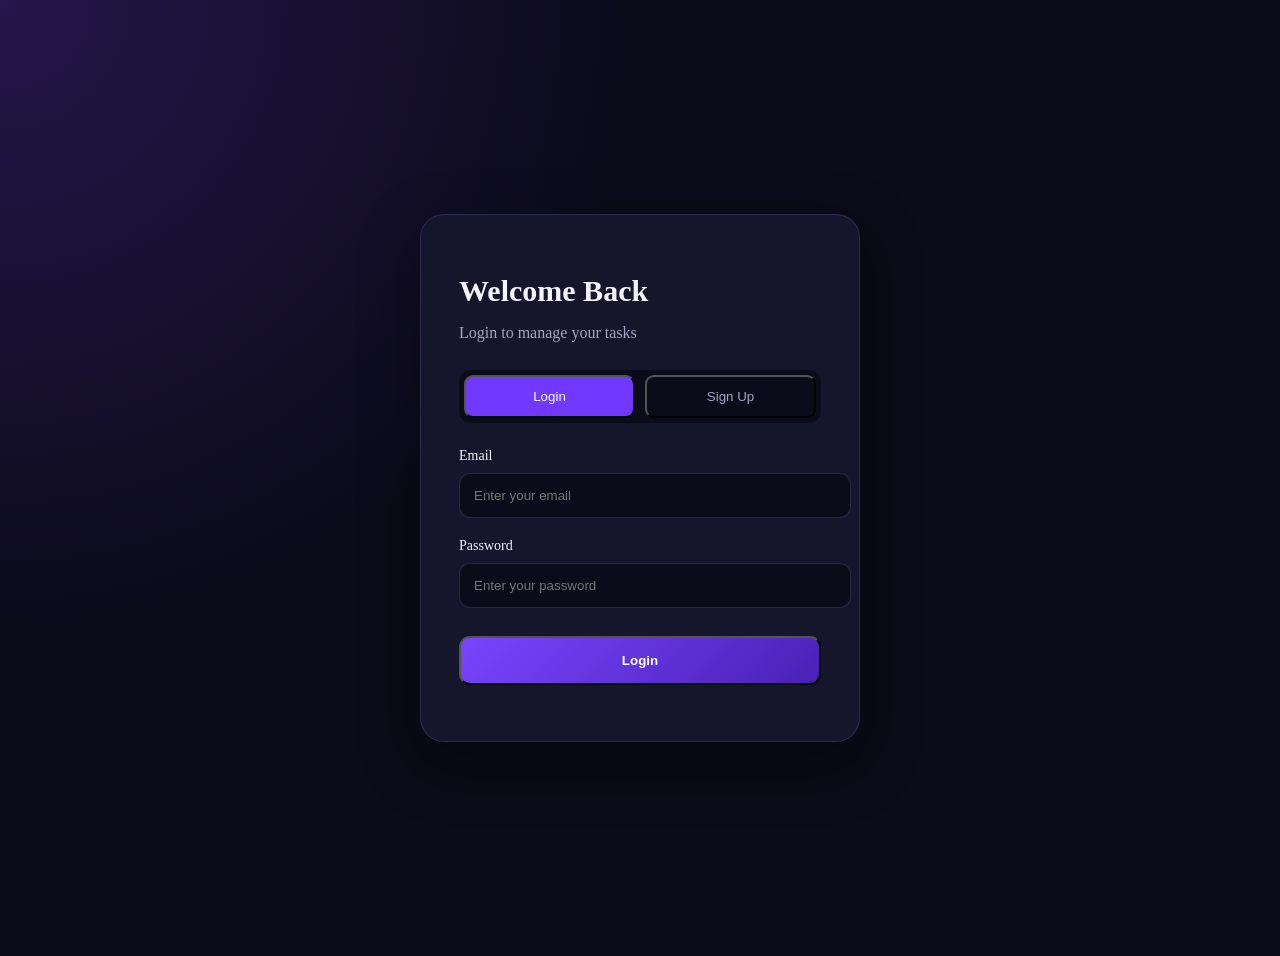
==== auth.html @ d529ac9d "Initial Task Manager project" ====
<!DOCTYPE html>
<html lang="en">
<head>
    <meta charset="UTF-8">
    <meta name="viewport" content="width=device-width, initial-scale=1.0">
    <title>Task Manager | Authentication</title>

    <link rel="stylesheet" href="./css/reset.css">
    <link rel="stylesheet" href="./css/variables.css">
    <link rel="stylesheet" href="./css/auth.css">
</head>

<body>

    <div class="auth-container">

        <div class="auth-card">

            <h1>Welcome Back</h1>
            <p id="authDescription">Login to manage your tasks</p>

            <div class="auth-tabs">
                <button type="button" id="loginTab" class="active">
                    Login
                </button>

                <button type="button" id="signupTab">
                    Sign Up
                </button>
            </div>

            <form id="authForm">

                <div class="auth-field">
                    <label for="authEmail">Email</label>
                    <input
                        type="email"
                        id="authEmail"
                        placeholder="Enter your email"
                        required
                    >
                </div>

                <div class="auth-field">
                    <label for="authPassword">Password</label>
                    <input
                        type="password"
                        id="authPassword"
                        placeholder="Enter your password"
                        minlength="8"
                        required
                    >
                </div>

                <div class="auth-field" id="confirmPasswordField" hidden>
                    <label for="confirmPassword">Confirm Password</label>
                    <input
                        type="password"
                        id="confirmPassword"
                        placeholder="Confirm your password"
                    >
                </div>

                <button type="submit" id="authSubmit">
                    Login
                </button>

                <p id="authMessage"></p>

            </form>

        </div>

    </div>

    <script type="module" src="./js/auth.js"></script>

</body>
</html>
---- css/auth.css ----
body {
    min-height: 100vh;
    background:
        radial-gradient(circle at top left, #25164b, transparent 40%),
        #0b0b19;
    color: #f5f4ff;
    display: flex;
    justify-content: center;
    align-items: center;
    padding: 20px;
}

.auth-container {
    width: 100%;
    max-width: 440px;
}

.auth-card {
    background: #15152b;
    border: 1px solid rgba(157, 145, 255, 0.18);
    border-radius: 24px;
    padding: 38px;
    box-shadow: 0 20px 60px rgba(0, 0, 0, 0.35);
}

.auth-card h1 {
    font-size: 30px;
    margin-bottom: 10px;
}

.auth-card > p {
    color: #a5a4c7;
    margin-bottom: 28px;
}

.auth-tabs {
    display: flex;
    gap: 10px;
    margin-bottom: 25px;
    padding: 5px;
    background: #0b0b19;
    border-radius: 12px;
}

.auth-tabs button {
    flex: 1;
    padding: 12px;
    border-radius: 9px;
    background: transparent;
    color: #a5a4c7;
}

.auth-tabs button.active {
    background: #7138ff;
    color: white;
}

.auth-field {
    margin-bottom: 20px;
}

.auth-field label {
    display: block;
    margin-bottom: 9px;
    font-size: 14px;
}

.auth-field input {
    width: 100%;
    padding: 14px;
    border: 1px solid rgba(157, 145, 255, 0.2);
    border-radius: 11px;
    outline: none;
    background: #0b0b19;
    color: white;
}

.auth-field input:focus {
    border-color: #7138ff;
    box-shadow: 0 0 0 3px rgba(113, 56, 255, 0.15);
}

#authSubmit {
    width: 100%;
    padding: 15px;
    border-radius: 11px;
    background: linear-gradient(135deg, #7945ff, #4921b5);
    color: white;
    font-weight: 600;
    margin-top: 8px;
}

#authSubmit:hover {
    opacity: 0.9;
}

#authMessage {
    margin-top: 18px;
    font-size: 14px;
    text-align: center;
}

@media (max-width: 480px) {
    .auth-card {
        padding: 25px;
    }
}
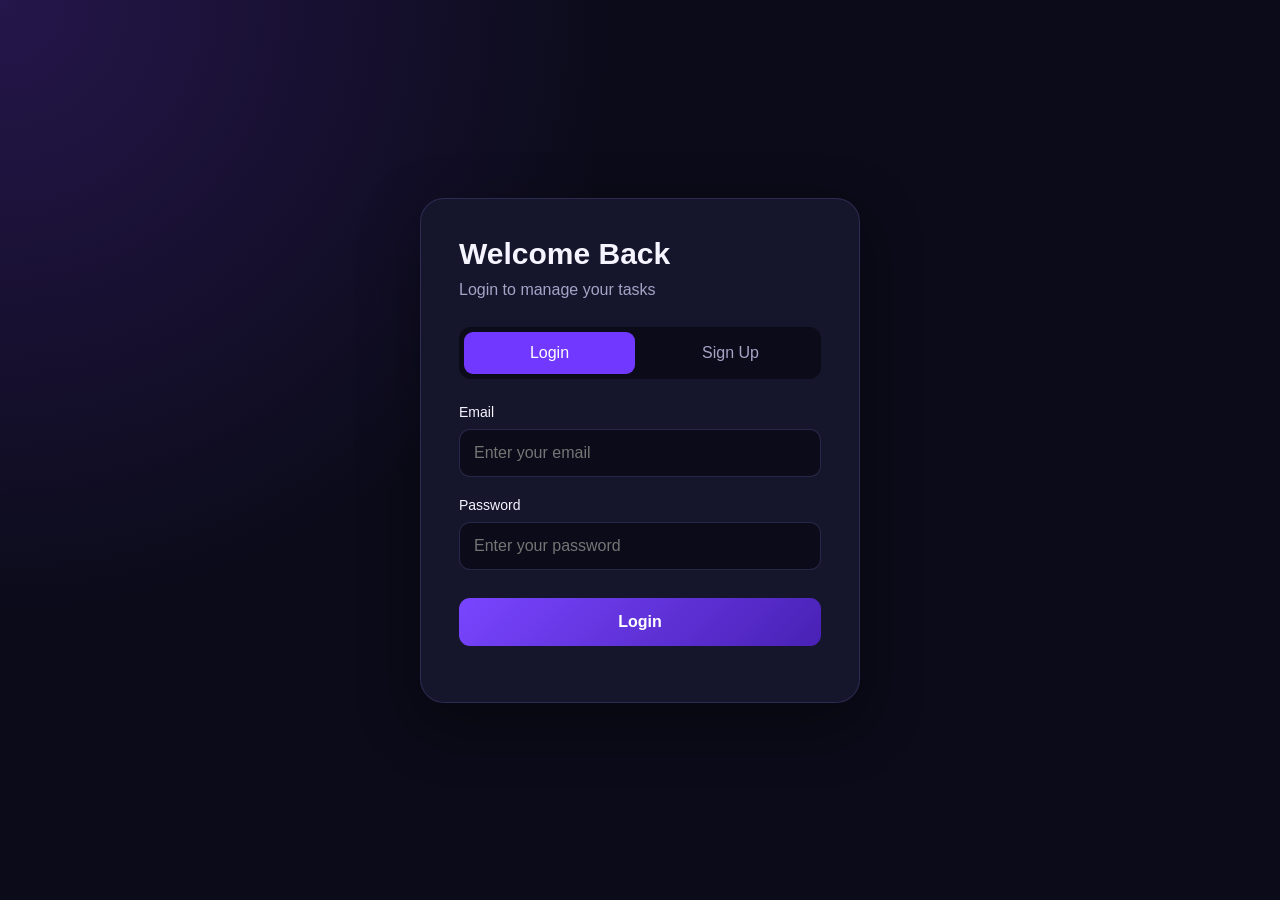
==== commit 7c86c701: "Add PWA support and mobile installation" ====
--- a/auth.html
+++ b/auth.html
@@ -1,80 +1,210 @@
 
 <!DOCTYPE html>
 <html lang="en">
+
 <head>
     <meta charset="UTF-8">
-    <meta name="viewport" content="width=device-width, initial-scale=1.0">
+
+    <meta name="viewport"
+        content="width=device-width, initial-scale=1.0">
+
+    <meta name="description"
+        content="Login or create an account to manage your tasks.">
+
     <title>Task Manager | Authentication</title>
+
+    <!-- =========================
+         PWA CONFIGURATION
+    ========================== -->
+
+    <link rel="manifest" href="./manifest.json">
+
+    <meta name="theme-color" content="#7138ff">
+
+    <meta name="mobile-web-app-capable" content="yes">
+
+    <meta name="apple-mobile-web-app-capable" content="yes">
+
+    <meta name="apple-mobile-web-app-status-bar-style"
+        content="black-translucent">
+
+    <meta name="apple-mobile-web-app-title"
+        content="Task Manager">
+
+    <link rel="apple-touch-icon"
+        href="./icons/icon-192.png">
+
+    <link rel="icon"
+        type="image/png"
+        href="./icons/icon-192.png">
+
+    <!-- =========================
+         STYLESHEETS
+    ========================== -->
 
     <link rel="stylesheet" href="./css/reset.css">
     <link rel="stylesheet" href="./css/variables.css">
     <link rel="stylesheet" href="./css/auth.css">
+
 </head>
 
 <body>
 
-    <div class="auth-container">
+    <!-- =========================
+         AUTHENTICATION CONTAINER
+    ========================== -->
+
+    <main class="auth-container">
 
         <div class="auth-card">
 
+            <!-- WELCOME MESSAGE -->
+
             <h1>Welcome Back</h1>
-            <p id="authDescription">Login to manage your tasks</p>
+
+            <p id="authDescription">
+                Login to manage your tasks
+            </p>
+
+            <!-- AUTHENTICATION TABS -->
 
             <div class="auth-tabs">
-                <button type="button" id="loginTab" class="active">
+
+                <button
+                    type="button"
+                    id="loginTab"
+                    class="active">
+
                     Login
+
                 </button>
 
-                <button type="button" id="signupTab">
+                <button
+                    type="button"
+                    id="signupTab">
+
                     Sign Up
+
                 </button>
+
             </div>
 
+            <!-- =========================
+                 AUTHENTICATION FORM
+            ========================== -->
+
             <form id="authForm">
 
+                <!-- EMAIL -->
+
                 <div class="auth-field">
-                    <label for="authEmail">Email</label>
+
+                    <label for="authEmail">
+                        Email
+                    </label>
+
                     <input
                         type="email"
                         id="authEmail"
+                        name="email"
                         placeholder="Enter your email"
-                        required
-                    >
+                        autocomplete="email"
+                        inputmode="email"
+                        autocapitalize="none"
+                        spellcheck="false"
+                        required>
+
                 </div>
 
+                <!-- PASSWORD -->
+
                 <div class="auth-field">
-                    <label for="authPassword">Password</label>
+
+                    <label for="authPassword">
+                        Password
+                    </label>
+
                     <input
                         type="password"
                         id="authPassword"
+                        name="password"
                         placeholder="Enter your password"
+                        autocomplete="current-password"
                         minlength="8"
-                        required
-                    >
+                        required>
+
                 </div>
 
-                <div class="auth-field" id="confirmPasswordField" hidden>
-                    <label for="confirmPassword">Confirm Password</label>
+                <!-- CONFIRM PASSWORD -->
+
+                <div
+                    class="auth-field"
+                    id="confirmPasswordField"
+                    hidden>
+
+                    <label for="confirmPassword">
+                        Confirm Password
+                    </label>
+
                     <input
                         type="password"
                         id="confirmPassword"
+                        name="confirmPassword"
                         placeholder="Confirm your password"
-                    >
+                        autocomplete="new-password">
+
                 </div>
 
-                <button type="submit" id="authSubmit">
+                <!-- SUBMIT BUTTON -->
+
+                <button
+                    type="submit"
+                    id="authSubmit">
+
                     Login
+
                 </button>
 
-                <p id="authMessage"></p>
+                <!-- AUTHENTICATION MESSAGE -->
+
+                <p
+                    id="authMessage"
+                    role="status"
+                    aria-live="polite">
+                </p>
 
             </form>
 
         </div>
 
-    </div>
+    </main>
+
+    <!-- =========================
+         AUTHENTICATION SCRIPT
+    ========================== -->
 
     <script type="module" src="./js/auth.js"></script>
+    <script>
+    if ("serviceWorker" in navigator) {
+        window.addEventListener("load", () => {
+            navigator.serviceWorker
+                .register("./service-worker.js")
+                .then(registration => {
+                    console.log(
+                        "Service Worker registered:",
+                        registration.scope
+                    );
+                })
+                .catch(error => {
+                    console.error(
+                        "Service Worker registration failed:",
+                        error
+                    );
+                });
+        });
+    }
+</script>
 
 </body>
+
 </html>
--- a/css/variables.css
+++ b/css/variables.css
@@ -0,0 +1,34 @@
+
+:root {
+    --bg-primary: #0b0b19;
+    --bg-secondary: #121225;
+    --bg-card: #15152b;
+    --bg-hover: #20203b;
+
+    --purple: #7138ff;
+    --purple-light: #925cff;
+    --purple-dark: #4922b5;
+
+    --text-primary: #f5f4ff;
+    --text-secondary: #a5a4c7;
+    --text-muted: #777694;
+
+    --green: #16c995;
+    --orange: #ffad35;
+    --red: #f04478;
+
+    --border: rgba(157, 145, 255, 0.13);
+
+    --gradient-purple: linear-gradient(
+        135deg,
+        #7945ff,
+        #4921b5
+    );
+
+    --card-radius: 20px;
+    --button-radius: 12px;
+
+    --sidebar-width: 310px;
+
+    --transition: all 0.3s ease;
+}
--- a/css/auth.css
+++ b/css/auth.css
@@ -106,3 +106,38 @@
         padding: 25px;
     }
 }
+/* Mobile authentication layout */
+@media (max-width: 480px) {
+    body {
+        min-height: 100dvh;
+        padding: 16px;
+    }
+
+    .auth-card {
+        padding: 24px 20px;
+        border-radius: 20px;
+    }
+
+    .auth-card h1 {
+        font-size: 26px;
+        text-align: center;
+    }
+
+    .auth-card > p {
+        text-align: center;
+    }
+
+    .auth-field input {
+        font-size: 16px;
+        min-height: 48px;
+    }
+
+    .auth-tabs button,
+    #authSubmit {
+        min-height: 48px;
+    }
+
+    #authMessage {
+        overflow-wrap: anywhere;
+    }
+}
